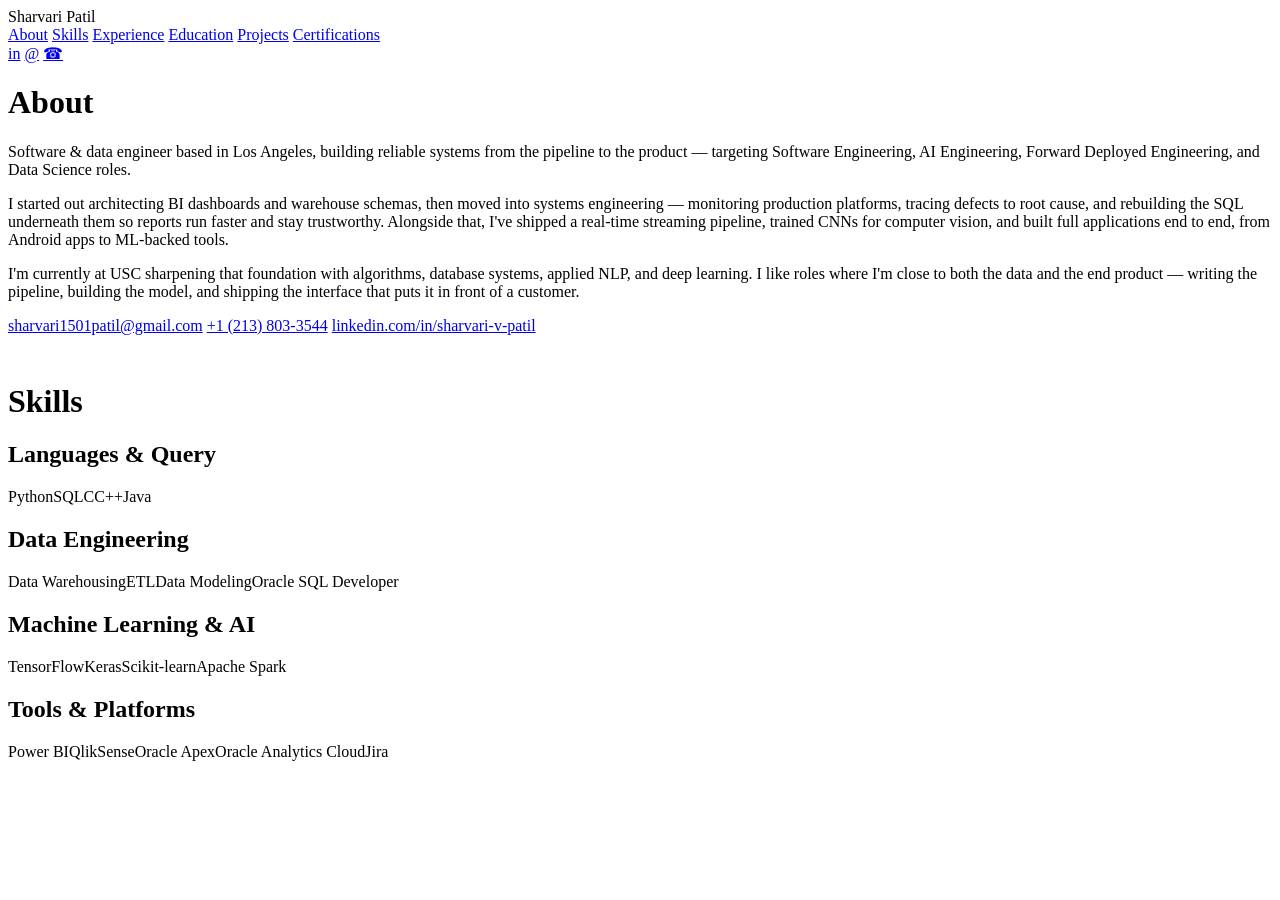
==== docs/index.html @ b79c36b9 "Add files via upload" ====
<!DOCTYPE html>
<html lang="en">
<head>
<meta charset="UTF-8">
<meta name="viewport" content="width=device-width, initial-scale=1">
<title>Sharvari Patil | Portfolio</title>
<link rel="stylesheet" href="style.css">
</head>
<body>

<aside class="sidebar">
  <div class="name">Sharvari Patil</div>
  <nav>
    <a href="index.html" class="active">About</a>
    <a href="index.html#skills">Skills</a>
    <a href="experience.html">Experience</a>
    <a href="education.html">Education</a>
    <a href="projects.html">Projects</a>
    <a href="certifications.html">Certifications</a>
  </nav>
  <div class="socials">
    <a href="https://www.linkedin.com/in/sharvari-v-patil" target="_blank" rel="noopener" title="LinkedIn">in</a>
    <a href="mailto:sharvari1501patil@gmail.com" title="Email">@</a>
    <a href="tel:+12138033544" title="Call">☎</a>
  </div>
</aside>

<main>
  <h1>About</h1>
  <p class="subtitle">Software &amp; data engineer based in Los Angeles, building reliable systems from the pipeline to the product — targeting Software Engineering, AI Engineering, Forward Deployed Engineering, and Data Science roles.</p>

  <div class="card">
    <p>I started out architecting BI dashboards and warehouse schemas, then moved into systems engineering — monitoring production platforms, tracing defects to root cause, and rebuilding the SQL underneath them so reports run faster and stay trustworthy. Alongside that, I've shipped a real-time streaming pipeline, trained CNNs for computer vision, and built full applications end to end, from Android apps to ML-backed tools.</p>
  </div>
  <div class="card">
    <p>I'm currently at USC sharpening that foundation with algorithms, database systems, applied NLP, and deep learning. I like roles where I'm close to both the data and the end product — writing the pipeline, building the model, and shipping the interface that puts it in front of a customer.</p>
    <div class="contact-links">
      <a href="mailto:sharvari1501patil@gmail.com">sharvari1501patil@gmail.com</a>
      <a href="tel:+12138033544">+1 (213) 803-3544</a>
      <a href="https://www.linkedin.com/in/sharvari-v-patil" target="_blank" rel="noopener">linkedin.com/in/sharvari-v-patil</a>
    </div>
  </div>

  <h1 id="skills" style="margin-top:48px;">Skills</h1>
  <div class="grid-2">
    <div class="card">
      <h2>Languages &amp; Query</h2>
      <div><span class="chip">Python</span><span class="chip">SQL</span><span class="chip">C</span><span class="chip">C++</span><span class="chip">Java</span></div>
    </div>
    <div class="card">
      <h2>Data Engineering</h2>
      <div><span class="chip">Data Warehousing</span><span class="chip">ETL</span><span class="chip">Data Modeling</span><span class="chip">Oracle SQL Developer</span></div>
    </div>
    <div class="card">
      <h2>Machine Learning &amp; AI</h2>
      <div><span class="chip">TensorFlow</span><span class="chip">Keras</span><span class="chip">Scikit-learn</span><span class="chip">Apache Spark</span></div>
    </div>
    <div class="card">
      <h2>Tools &amp; Platforms</h2>
      <div><span class="chip">Power BI</span><span class="chip">QlikSense</span><span class="chip">Oracle Apex</span><span class="chip">Oracle Analytics Cloud</span><span class="chip">Jira</span></div>
    </div>
  </div>
</main>

</body>
</html>
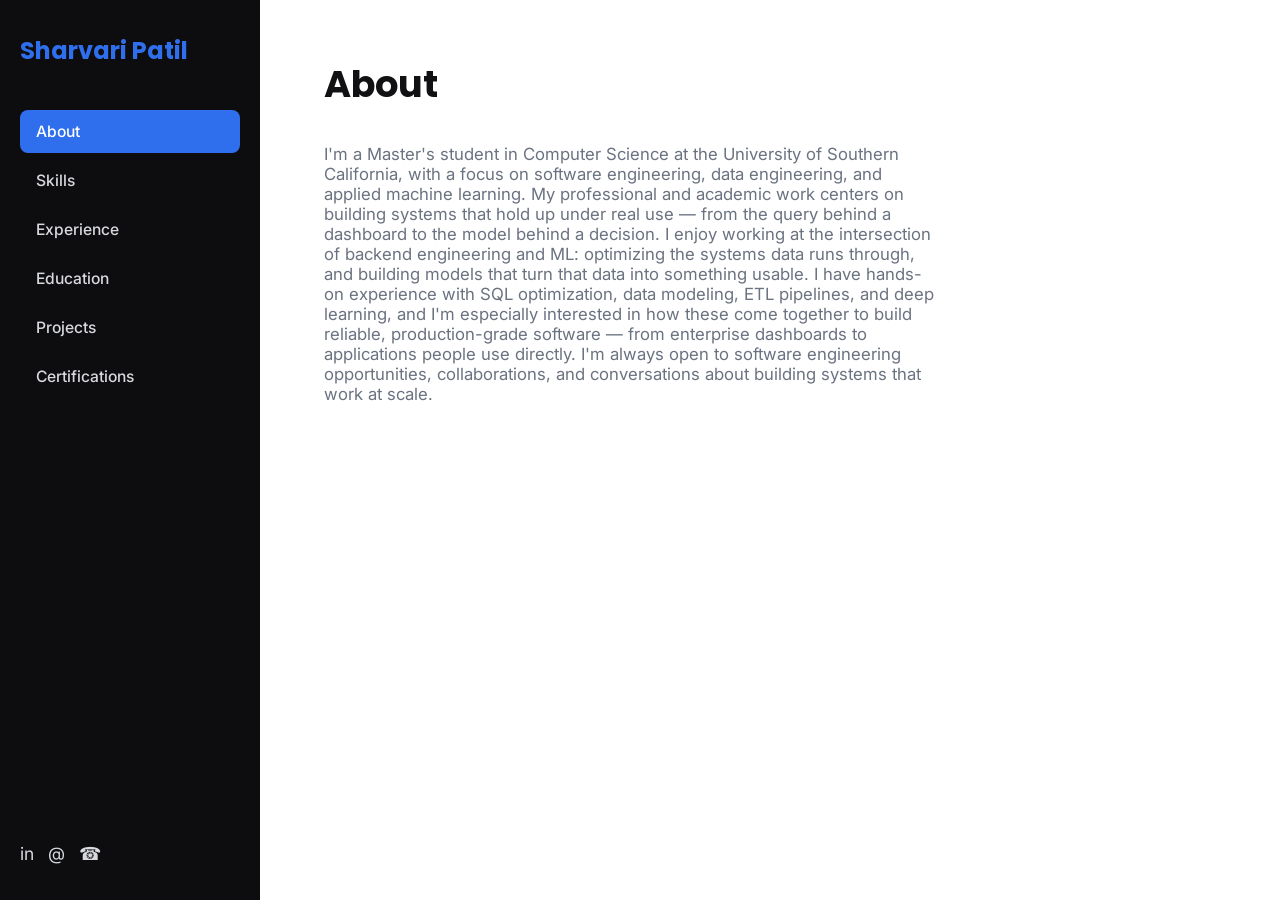
==== commit cb7ac3fc: "Update index.html" ====
--- a/docs/index.html
+++ b/docs/index.html
@@ -27,39 +27,14 @@
 
 <main>
   <h1>About</h1>
-  <p class="subtitle">Software &amp; data engineer based in Los Angeles, building reliable systems from the pipeline to the product — targeting Software Engineering, AI Engineering, Forward Deployed Engineering, and Data Science roles.</p>
+  <p class="subtitle">I'm a Master's student in Computer Science at the University of Southern California, with a focus on software engineering, data engineering, and applied machine learning. My professional and academic work centers on building systems that hold up under real use — from the query behind a dashboard to the model behind a decision. I enjoy working at the intersection of backend engineering and ML: optimizing the systems data runs through, and building models that turn that data into something usable.
 
-  <div class="card">
-    <p>I started out architecting BI dashboards and warehouse schemas, then moved into systems engineering — monitoring production platforms, tracing defects to root cause, and rebuilding the SQL underneath them so reports run faster and stay trustworthy. Alongside that, I've shipped a real-time streaming pipeline, trained CNNs for computer vision, and built full applications end to end, from Android apps to ML-backed tools.</p>
-  </div>
-  <div class="card">
-    <p>I'm currently at USC sharpening that foundation with algorithms, database systems, applied NLP, and deep learning. I like roles where I'm close to both the data and the end product — writing the pipeline, building the model, and shipping the interface that puts it in front of a customer.</p>
-    <div class="contact-links">
-      <a href="mailto:sharvari1501patil@gmail.com">sharvari1501patil@gmail.com</a>
-      <a href="tel:+12138033544">+1 (213) 803-3544</a>
-      <a href="https://www.linkedin.com/in/sharvari-v-patil" target="_blank" rel="noopener">linkedin.com/in/sharvari-v-patil</a>
-    </div>
-  </div>
+I have hands-on experience with SQL optimization, data modeling, ETL pipelines, and deep learning, and I'm especially interested in how these come together to build reliable, production-grade software — from enterprise dashboards to applications people use directly. I'm always open to software engineering opportunities, collaborations, and conversations about building systems that work at scale.</p>
 
-  <h1 id="skills" style="margin-top:48px;">Skills</h1>
-  <div class="grid-2">
-    <div class="card">
-      <h2>Languages &amp; Query</h2>
-      <div><span class="chip">Python</span><span class="chip">SQL</span><span class="chip">C</span><span class="chip">C++</span><span class="chip">Java</span></div>
-    </div>
-    <div class="card">
-      <h2>Data Engineering</h2>
-      <div><span class="chip">Data Warehousing</span><span class="chip">ETL</span><span class="chip">Data Modeling</span><span class="chip">Oracle SQL Developer</span></div>
-    </div>
-    <div class="card">
-      <h2>Machine Learning &amp; AI</h2>
-      <div><span class="chip">TensorFlow</span><span class="chip">Keras</span><span class="chip">Scikit-learn</span><span class="chip">Apache Spark</span></div>
-    </div>
-    <div class="card">
-      <h2>Tools &amp; Platforms</h2>
-      <div><span class="chip">Power BI</span><span class="chip">QlikSense</span><span class="chip">Oracle Apex</span><span class="chip">Oracle Analytics Cloud</span><span class="chip">Jira</span></div>
-    </div>
-  </div>
+ 
+  
+
+ 
 </main>
 
 </body>
--- a/docs/style.css
+++ b/docs/style.css
@@ -0,0 +1,66 @@
+@import url('https://fonts.googleapis.com/css2?family=Poppins:wght@600;700&family=Inter:wght@400;500;600&display=swap');
+
+:root{
+  --sidebar-bg:#0D0D10;
+  --accent:#2F6FED;
+  --content-bg:#FFFFFF;
+  --heading:#111114;
+  --body-text:#3A3F47;
+  --muted:#6B7280;
+  --card-border:#E6E8EC;
+  --card-shadow:0 1px 3px rgba(0,0,0,0.06);
+}
+*{box-sizing:border-box; margin:0; padding:0;}
+body{font-family:'Inter',sans-serif; color:var(--body-text); display:flex; min-height:100vh;}
+a{color:inherit; text-decoration:none;}
+
+/* Sidebar */
+.sidebar{
+  width:260px; flex-shrink:0; background:var(--sidebar-bg); color:#fff;
+  display:flex; flex-direction:column; padding:36px 20px; position:sticky; top:0; height:100vh;
+}
+.sidebar .name{font-family:'Poppins',sans-serif; font-weight:700; font-size:1.5rem; color:var(--accent); margin-bottom:44px; line-height:1.25;}
+.sidebar nav{display:flex; flex-direction:column; gap:6px; flex:1;}
+.sidebar nav a{
+  padding:12px 16px; border-radius:8px; font-weight:500; font-size:0.98rem; color:#D7D9DE;
+}
+.sidebar nav a:hover{background:#1B1B20;}
+.sidebar nav a.active{background:var(--accent); color:#fff;}
+.sidebar .socials{display:flex; gap:14px; padding-top:20px;}
+.sidebar .socials a{color:#D7D9DE; font-size:1.1rem;}
+.sidebar .socials a:hover{color:var(--accent);}
+
+/* Content */
+main{flex:1; background:var(--content-bg); color:var(--heading); padding:56px 64px;}
+main h1{font-family:'Poppins',sans-serif; font-weight:700; font-size:2.3rem; margin-bottom:32px;}
+main .subtitle{color:var(--muted); font-size:1.05rem; max-width:56ch; margin-bottom:28px;}
+
+.card{
+  background:#fff; border:1px solid var(--card-border); border-radius:10px;
+  box-shadow:var(--card-shadow); padding:26px 28px; margin-bottom:20px;
+}
+.card h2{font-family:'Poppins',sans-serif; font-size:1.15rem; font-weight:600; margin-bottom:6px; color:var(--heading);}
+.card .meta{color:var(--muted); font-size:0.9rem; margin-bottom:14px;}
+.card ul{padding-left:20px;}
+.card ul li{margin-bottom:8px; font-size:0.96rem;}
+.card ul li::marker{color:var(--accent);}
+
+.grid-2{display:grid; grid-template-columns:1fr 1fr; gap:20px;}
+
+.chip{
+  display:inline-block; font-size:0.82rem; font-weight:500; color:var(--accent);
+  background:#EAF1FE; border-radius:6px; padding:4px 10px; margin:0 6px 6px 0;
+}
+
+.contact-links{display:flex; gap:18px; flex-wrap:wrap; margin-top:8px;}
+.contact-links a{color:var(--accent); font-weight:500; font-size:0.95rem;}
+.contact-links a:hover{text-decoration:underline;}
+
+@media(max-width:880px){
+  body{flex-direction:column;}
+  .sidebar{width:100%; height:auto; position:relative; flex-direction:row; flex-wrap:wrap; align-items:center; gap:16px; padding:20px;}
+  .sidebar .name{margin-bottom:0; font-size:1.2rem;}
+  .sidebar nav{flex-direction:row; flex-wrap:wrap;}
+  .grid-2{grid-template-columns:1fr;}
+  main{padding:36px 24px;}
+}
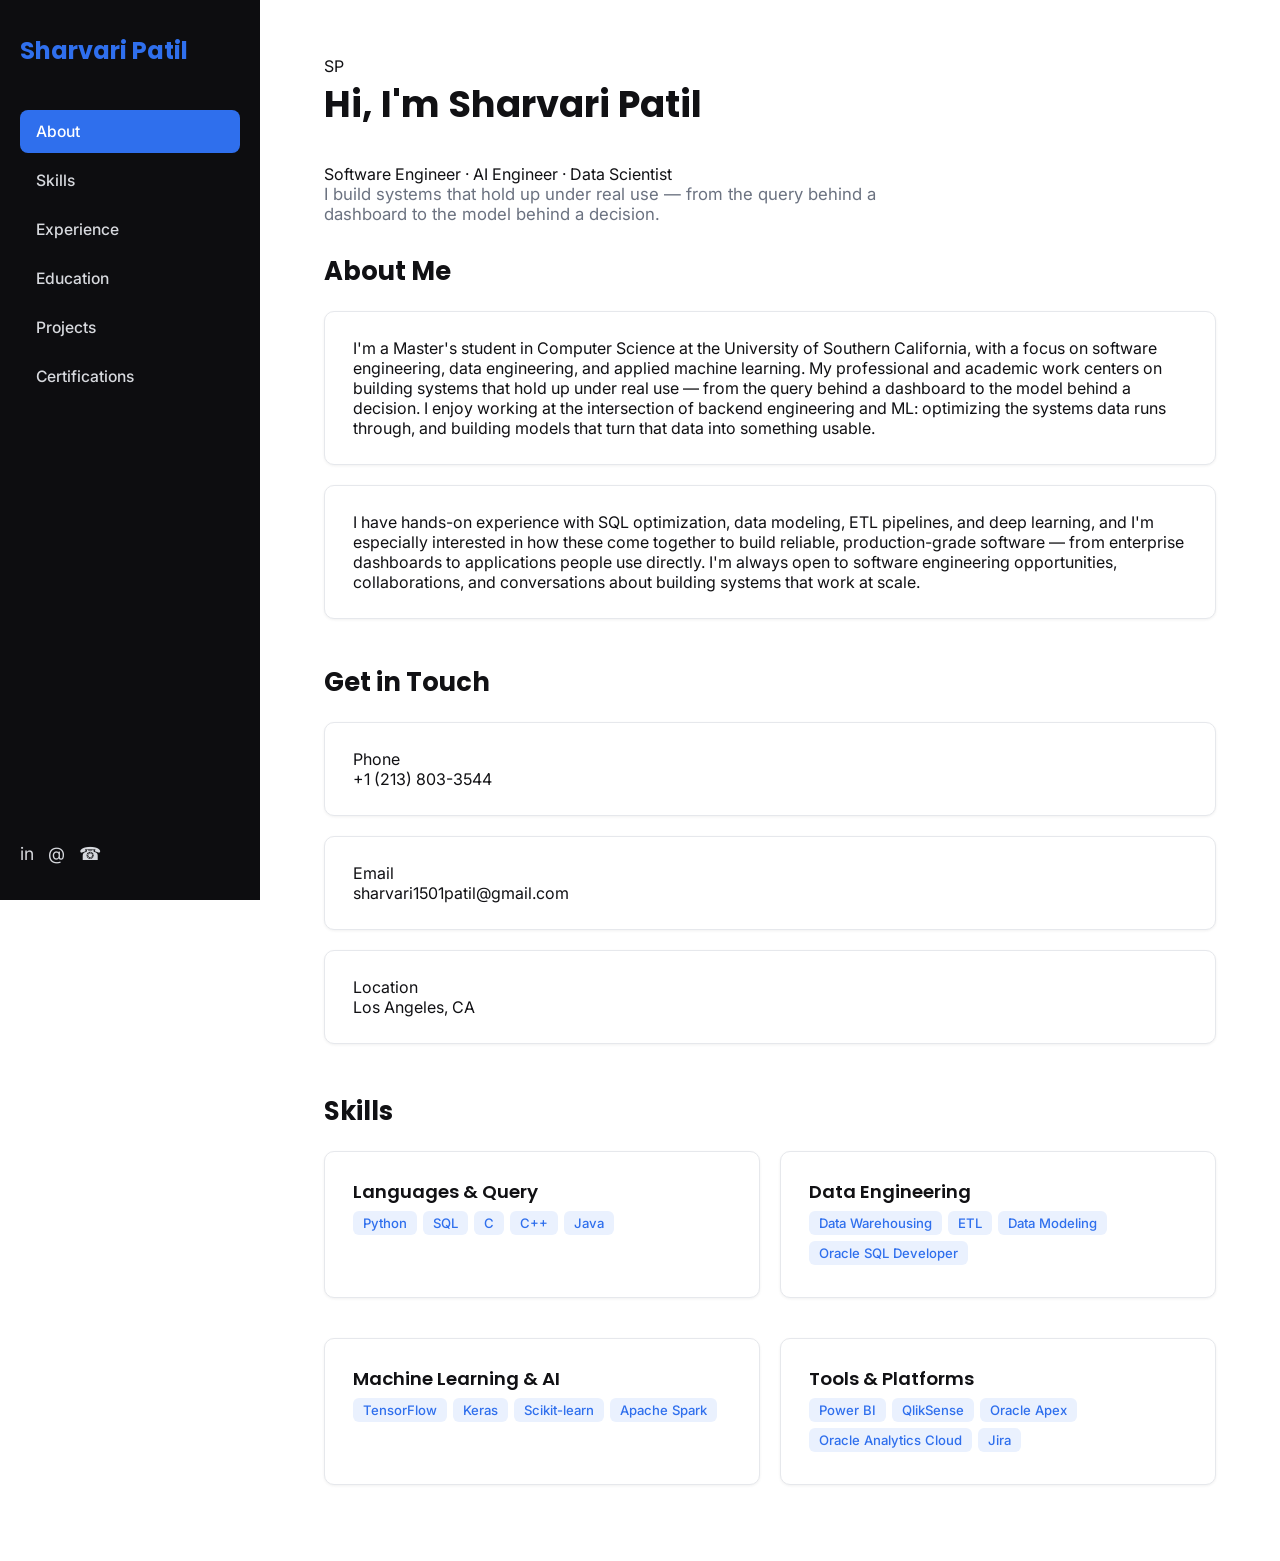
==== commit a24c1fd0: "Update index.html" ====
--- a/docs/index.html
+++ b/docs/index.html
@@ -26,16 +26,60 @@
 </aside>
 
 <main>
-  <h1>About</h1>
-  <p class="subtitle">I'm a Master's student in Computer Science at the University of Southern California, with a focus on software engineering, data engineering, and applied machine learning. My professional and academic work centers on building systems that hold up under real use — from the query behind a dashboard to the model behind a decision. I enjoy working at the intersection of backend engineering and ML: optimizing the systems data runs through, and building models that turn that data into something usable.
+  <div class="hero">
+    <div class="hero-avatar">SP</div>
+    <div class="hero-text">
+      <h1>Hi, I'm Sharvari Patil</h1>
+      <div class="hero-role">Software Engineer · AI Engineer · Data Scientist</div>
+      <p class="subtitle">I build systems that hold up under real use — from the query behind a dashboard to the model behind a decision.</p>
+    </div>
+  </div>
 
-I have hands-on experience with SQL optimization, data modeling, ETL pipelines, and deep learning, and I'm especially interested in how these come together to build reliable, production-grade software — from enterprise dashboards to applications people use directly. I'm always open to software engineering opportunities, collaborations, and conversations about building systems that work at scale.</p>
+  <h1 style="font-size:1.6rem; margin-bottom:20px;">About Me</h1>
+  <div class="card">
+    <p>I'm a Master's student in Computer Science at the University of Southern California, with a focus on software engineering, data engineering, and applied machine learning. My professional and academic work centers on building systems that hold up under real use — from the query behind a dashboard to the model behind a decision. I enjoy working at the intersection of backend engineering and ML: optimizing the systems data runs through, and building models that turn that data into something usable.</p>
+  </div>
+  <div class="card">
+    <p>I have hands-on experience with SQL optimization, data modeling, ETL pipelines, and deep learning, and I'm especially interested in how these come together to build reliable, production-grade software — from enterprise dashboards to applications people use directly. I'm always open to software engineering opportunities, collaborations, and conversations about building systems that work at scale.</p>
+  </div>
 
- 
-  
+  <h1 style="font-size:1.6rem; margin-top:44px; margin-bottom:20px;">Get in Touch</h1>
+  <div class="contact-grid">
+    <div class="card">
+      <div class="label-sm">Phone</div>
+      <div class="value"><a href="tel:+12138033544">+1 (213) 803-3544</a></div>
+    </div>
+    <div class="card">
+      <div class="label-sm">Email</div>
+      <div class="value"><a href="mailto:sharvari1501patil@gmail.com">sharvari1501patil@gmail.com</a></div>
+    </div>
+    <div class="card">
+      <div class="label-sm">Location</div>
+      <div class="value">Los Angeles, CA</div>
+    </div>
+  </div>
 
- 
+  <h1 id="skills" style="font-size:1.6rem; margin-top:48px; margin-bottom:20px;">Skills</h1>
+  <div class="grid-2">
+    <div class="card">
+      <h2>Languages &amp; Query</h2>
+      <div><span class="chip">Python</span><span class="chip">SQL</span><span class="chip">C</span><span class="chip">C++</span><span class="chip">Java</span></div>
+    </div>
+    <div class="card">
+      <h2>Data Engineering</h2>
+      <div><span class="chip">Data Warehousing</span><span class="chip">ETL</span><span class="chip">Data Modeling</span><span class="chip">Oracle SQL Developer</span></div>
+    </div>
+    <div class="card">
+      <h2>Machine Learning &amp; AI</h2>
+      <div><span class="chip">TensorFlow</span><span class="chip">Keras</span><span class="chip">Scikit-learn</span><span class="chip">Apache Spark</span></div>
+    </div>
+    <div class="card">
+      <h2>Tools &amp; Platforms</h2>
+      <div><span class="chip">Power BI</span><span class="chip">QlikSense</span><span class="chip">Oracle Apex</span><span class="chip">Oracle Analytics Cloud</span><span class="chip">Jira</span></div>
+    </div>
+  </div>
 </main>
 
 </body>
 </html>
+
